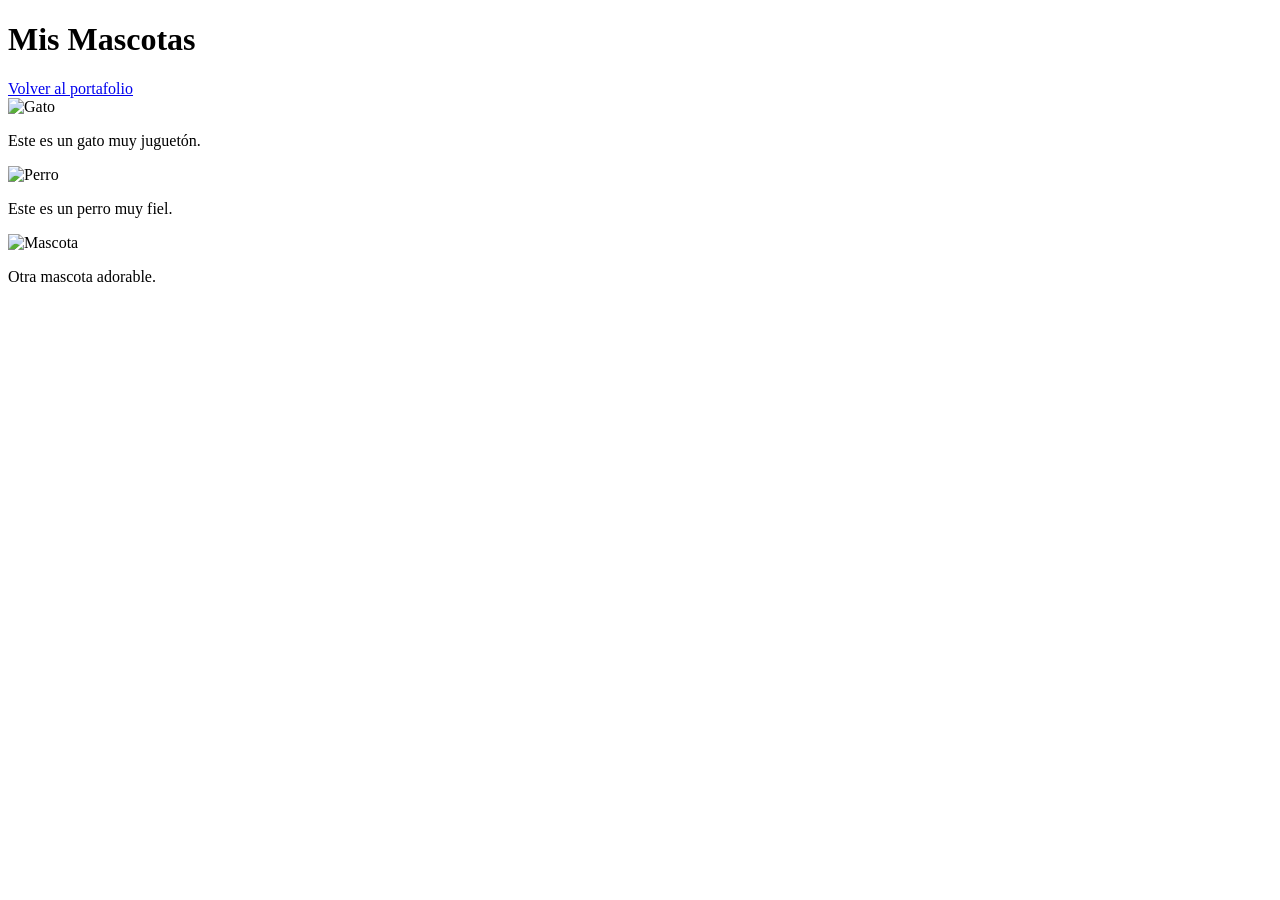
==== mascotas.html @ b6ad29cc "Creando estructura" ====
<!DOCTYPE html>
<html lang="es">
<head>
    <meta charset="UTF-8">
    <meta name="viewport" content="width=device-width, initial-scale=1.0">
    <title>Mis Mascotas</title>
    <link rel="stylesheet" href="styles.css">
</head>
<body>

<header>
    <h1>Mis Mascotas</h1>
    <nav>
        <a href="index.html">Volver al portafolio</a>
    </nav>
</header>

<section class="galeria">

    <article>
        <img src="https://placekitten.com/300/200" alt="Gato">
        <p>Este es un gato muy juguetón.</p>
    </article>

    <article>
        <img src="https://placedog.net/300/200" alt="Perro">
        <p>Este es un perro muy fiel.</p>
    </article>

    <article>
        <img src="https://picsum.photos/300/200" alt="Mascota">
        <p>Otra mascota adorable.</p>
    </article>

</section>

</body>
</html>
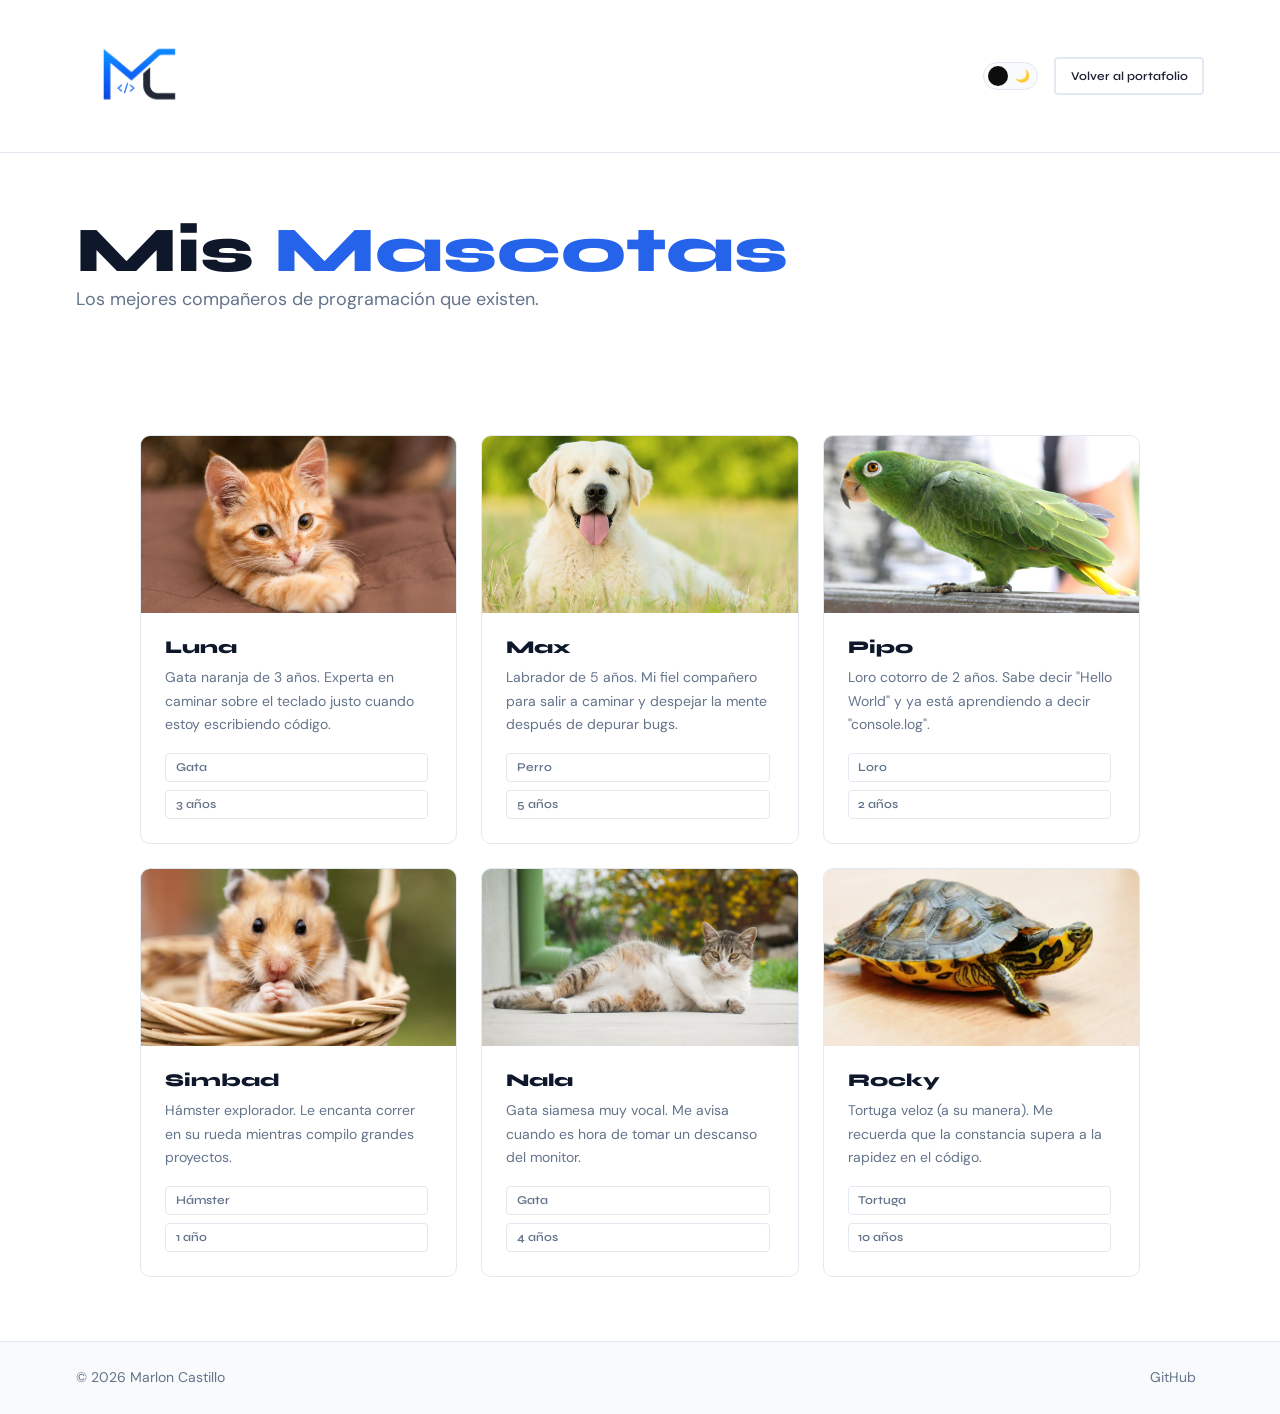
==== commit 37c51036: "Add files via upload" ====
--- a/mascotas.html
+++ b/mascotas.html
@@ -1,38 +1,139 @@
 <!DOCTYPE html>
 <html lang="es">
+
 <head>
-    <meta charset="UTF-8">
-    <meta name="viewport" content="width=device-width, initial-scale=1.0">
-    <title>Mis Mascotas</title>
-    <link rel="stylesheet" href="styles.css">
+  <meta charset="UTF-8" />
+  <meta name="viewport" content="width=device-width, initial-scale=1.0" />
+  <title>Mis Mascotas — Portafolio Marlon Castillo</title>
+  <link rel="preconnect" href="https://fonts.googleapis.com" />
+  <link rel="preconnect" href="https://fonts.gstatic.com" crossorigin />
+  <link
+    href="https://fonts.googleapis.com/css2?family=Syne:wght@400;600;800&family=DM+Sans:ital,wght@0,300;0,400;1,300&display=swap"
+    rel="stylesheet" />
+  <link rel="stylesheet" href="css/style.css" />
+  <link rel="icon" href="images/logo_2.webp" type="image/webp" />
 </head>
+
 <body>
 
-<header>
-    <h1>Mis Mascotas</h1>
-    <nav>
-        <a href="index.html">Volver al portafolio</a>
-    </nav>
-</header>
+  <!-- HEADER -->
+  <header class="site-header">
+    <div class="container header-inner">
+      <a href="index.html" class="logo"><img src="images/logo_2.webp" alt="Logo" /></a>
+      <div class="header-actions">
+        <!-- Switch Modo Oscuro mejorado -->
+        <label class="theme-switch">
+          <input type="checkbox" id="theme-toggle">
+          <span class="slider">
+            <span class="icon sun">☀️</span>
+            <span class="icon moon">🌙</span>
+          </span>
+        </label>
+        <a href="index.html" class="btn btn-outline btn-sm">Volver al portafolio</a>
+      </div>
+    </div>
+  </header>
 
-<section class="galeria">
+  <!-- HERO MASCOTAS -->
+  <section class="hero hero-sm">
+    <div class="container">
+      <h1 class="hero-title">Mis <span class="accent">Mascotas</span></h1>
+      <p class="hero-bio">Los mejores compañeros de programación que existen.</p>
+    </div>
+  </section>
 
-    <article>
-        <img src="https://placekitten.com/300/200" alt="Gato">
-        <p>Este es un gato muy juguetón.</p>
-    </article>
+  <!-- MASCOTAS GRID -->
+  <section class="section" id="mascotas-lista">
+    <div class="container">
+      <div class="gallery-grid">
 
-    <article>
-        <img src="https://placedog.net/300/200" alt="Perro">
-        <p>Este es un perro muy fiel.</p>
-    </article>
+        <article class="card">
+          <img src="images/gato.webp" alt="Fotografía de Luna, gata naranja" class="card-img" />
+          <div class="card-body">
+            <h2 class="card-title">Luna </h2>
+            <p class="card-desc">
+              Gata naranja de 3 años. Experta en caminar sobre el teclado justo cuando estoy escribiendo código.
+            </p>
+            <span class="tag">Gata</span>
+            <span class="tag">3 años</span>
+          </div>
+        </article>
 
-    <article>
-        <img src="https://picsum.photos/300/200" alt="Mascota">
-        <p>Otra mascota adorable.</p>
-    </article>
+        <article class="card">
+          <img src="images/perro.webp" alt="Fotografía de Max, perro labrador" class="card-img" />
+          <div class="card-body">
+            <h2 class="card-title">Max </h2>
+            <p class="card-desc">
+              Labrador de 5 años. Mi fiel compañero para salir a caminar y despejar la mente después de depurar bugs.
+            </p>
+            <span class="tag">Perro</span>
+            <span class="tag">5 años</span>
+          </div>
+        </article>
 
-</section>
+        <article class="card">
+          <img src="images/loro.webp" alt="Fotografía de Pipo, loro verde" class="card-img" />
+          <div class="card-body">
+            <h2 class="card-title">Pipo </h2>
+            <p class="card-desc">
+              Loro cotorro de 2 años. Sabe decir "Hello World" y ya está aprendiendo a decir "console.log".
+            </p>
+            <span class="tag">Loro</span>
+            <span class="tag">2 años</span>
+          </div>
+        </article>
 
+        <article class="card">
+          <img src="images/hamster.webp" alt="Fotografía de Simbad, hámster" class="card-img" />
+          <div class="card-body">
+            <h2 class="card-title">Simbad </h2>
+            <p class="card-desc">
+              Hámster explorador. Le encanta correr en su rueda mientras compilo grandes proyectos.
+            </p>
+            <span class="tag">Hámster</span>
+            <span class="tag">1 año</span>
+          </div>
+        </article>
+
+        <article class="card">
+          <img src="images/gata2.webp" alt="Fotografía de Nala, gata siamesa" class="card-img" />
+          <div class="card-body">
+            <h2 class="card-title">Nala </h2>
+            <p class="card-desc">
+              Gata siamesa muy vocal. Me avisa cuando es hora de tomar un descanso del monitor.
+            </p>
+            <span class="tag">Gata</span>
+            <span class="tag">4 años</span>
+          </div>
+        </article>
+
+        <article class="card">
+          <img src="images/tortuga.webp" alt="Fotografía de Rocky, tortuga" class="card-img" />
+          <div class="card-body">
+            <h2 class="card-title">Rocky </h2>
+            <p class="card-desc">
+              Tortuga veloz (a su manera). Me recuerda que la constancia supera a la rapidez en el código.
+            </p>
+            <span class="tag">Tortuga</span>
+            <span class="tag">10 años</span>
+          </div>
+        </article>
+
+      </div>
+    </div>
+  </section>
+
+  <!-- FOOTER -->
+  <footer class="site-footer">
+    <div class="container footer-inner">
+      <span>© 2026 Marlon Castillo</span>
+      <nav aria-label="Redes sociales">
+        <a href="https://github.com/MarlonCastilloj" class="footer-link">GitHub</a>
+      </nav>
+    </div>
+  </footer>
+
+  <script src="js/script.js"></script>
 </body>
+
 </html>
--- a/css/style.css
+++ b/css/style.css
@@ -0,0 +1,838 @@
+/* ============================================================
+   style.css — Portafolio Marlon Castillo
+   Estructura:
+   1. Variables globales (:root)
+   2. Reset y base
+   3. Tipografía
+   4. Layout / Contenedor
+   5. Componentes reutilizables (botones, tarjetas, tags)
+   6. Header y navegación
+   7. Secciones específicas (hero, proyectos, galería…)
+   8. Footer
+   9. Utilidades
+   10. Media queries — Tablet (≥ 640 px)
+   11. Media queries — Escritorio (≥ 1024 px)
+============================================================ */
+
+/* ---- 1. VARIABLES GLOBALES ---- */
+:root {
+  /* Colores */
+  --color-bg: #ffffff;
+  --color-bg-alt: #f8fafc;
+  --color-surface: #ffffff;
+  --color-border: #e2e8f0;
+  --color-accent: #2563eb;
+  /* Azul profesional */
+  --color-accent-2: #ff5e3a;
+  /* coral */
+  --color-text: #0f172a;
+  --color-text-muted: #64748b;
+  --color-white: #ffffff;
+
+  /* Tipografía */
+  --font-display: 'Syne', sans-serif;
+  --font-body: 'DM Sans', sans-serif;
+  --fs-xs: 0.75rem;
+  /* 12 px */
+  --fs-sm: 0.875rem;
+  /* 14 px */
+  --fs-base: 1rem;
+  /* 16 px */
+  --fs-md: 1.125rem;
+  /* 18 px */
+  --fs-lg: 1.5rem;
+  /* 24 px */
+  --fs-xl: 2rem;
+  /* 32 px */
+  --fs-2xl: 3rem;
+  /* 48 px */
+  --fs-3xl: 4rem;
+  /* 64 px */
+
+  /* Espaciado */
+  --space-xs: 0.5rem;
+  --space-sm: 1rem;
+  --space-md: 1.5rem;
+  --space-lg: 2.5rem;
+  --space-xl: 4rem;
+  --space-2xl: 6rem;
+
+  /* Otros */
+  --radius-sm: 4px;
+  --radius-md: 10px;
+  --radius-lg: 20px;
+  --shadow: 0 4px 24px rgba(0, 0, 0, 0.5);
+  --transition: 0.25s ease;
+}
+
+/* Variables Modo Oscuro */
+body.dark-mode {
+  --color-bg: #000000;
+  /* Negro absoluto */
+  --color-bg-alt: #000000;
+  --color-surface: #0a0a0a;
+  --color-border: #333333;
+  --color-accent: #3b82f6;
+  --color-text: #ffffff;
+  --color-text-muted: #94a3b8;
+  --shadow: 0 4px 24px rgba(0, 0, 0, 0.8);
+}
+
+/* ---- 2. RESET Y BASE ---- */
+*,
+*::before,
+*::after {
+  box-sizing: border-box;
+  margin: 0;
+  padding: 0;
+}
+
+html {
+  scroll-behavior: smooth;
+  font-size: 16px;
+}
+
+body {
+  background-color: var(--color-bg);
+  color: var(--color-text);
+  font-family: var(--font-body);
+  font-size: var(--fs-base);
+  line-height: 1.7;
+}
+
+/* Imágenes responsivas */
+img {
+  max-width: 100%;
+  height: auto;
+  display: block;
+}
+
+a {
+  color: inherit;
+  text-decoration: none;
+}
+
+ul,
+ol {
+  list-style: none;
+}
+
+/* ---- 3. TIPOGRAFÍA ---- */
+h1,
+h2,
+h3,
+h4 {
+  font-family: var(--font-display);
+  line-height: 1.15;
+  font-weight: 800;
+}
+
+h1 {
+  font-size: var(--fs-2xl);
+}
+
+h2 {
+  font-size: var(--fs-xl);
+}
+
+h3 {
+  font-size: var(--fs-lg);
+}
+
+p {
+  margin-bottom: var(--space-sm);
+}
+
+/* ---- 4. LAYOUT / CONTENEDOR ---- */
+.container {
+  width: 100%;
+  max-width: 1160px;
+  margin-inline: auto;
+  padding-inline: var(--space-sm);
+}
+
+.section {
+  padding-block: var(--space-xl);
+  scroll-margin-top: 180px;
+}
+
+.section-dark {
+  background-color: var(--color-bg-alt);
+}
+
+/* ---- 5. COMPONENTES REUTILIZABLES ---- */
+
+/* Botones */
+.btn {
+  display: inline-flex;
+  align-items: center;
+  gap: var(--space-xs);
+  padding: 0.65rem 1.4rem;
+  font-family: var(--font-display);
+  font-size: var(--fs-sm);
+  font-weight: 600;
+  border-radius: var(--radius-sm);
+  border: 2px solid transparent;
+  cursor: pointer;
+  transition: background-color var(--transition),
+    color var(--transition),
+    border-color var(--transition),
+    transform var(--transition);
+  white-space: nowrap;
+}
+
+.btn:hover {
+  transform: translateY(-2px);
+}
+
+.btn:active {
+  transform: translateY(0);
+}
+
+.btn-primary {
+  background-color: var(--color-accent);
+  color: var(--color-white);
+  border-color: var(--color-accent);
+}
+
+.btn-primary:hover {
+  background-color: transparent;
+  color: var(--color-accent);
+}
+
+.btn-outline {
+  background-color: transparent;
+  color: var(--color-text);
+  border-color: var(--color-border);
+}
+
+.btn-outline:hover {
+  border-color: var(--color-accent);
+  color: var(--color-accent);
+}
+
+.btn-sm {
+  padding: 0.4rem 0.9rem;
+  font-size: var(--fs-xs);
+}
+
+.btn-lg {
+  padding: 0.85rem 2rem;
+  font-size: var(--fs-md);
+}
+
+/* Tarjetas */
+.card {
+  background-color: var(--color-surface);
+  border: 1px solid var(--color-border);
+  border-radius: var(--radius-md);
+  overflow: hidden;
+  transition: transform var(--transition), box-shadow var(--transition);
+}
+
+.card:hover {
+  transform: translateY(-4px);
+  box-shadow: var(--shadow);
+}
+
+.card-img {
+  width: 100%;
+  aspect-ratio: 16/9;
+  object-fit: cover;
+}
+
+.card-body {
+  padding: var(--space-md);
+  display: flex;
+  flex-direction: column;
+  gap: var(--space-xs);
+}
+
+.card-title {
+  font-size: var(--fs-md);
+}
+
+.card-desc {
+  font-size: var(--fs-sm);
+  color: var(--color-text-muted);
+  margin-bottom: var(--space-xs);
+  flex: 1;
+}
+
+/* Tags */
+.tag {
+  display: inline-block;
+  padding: 0.2rem 0.6rem;
+  font-size: var(--fs-xs);
+  font-family: var(--font-display);
+  font-weight: 600;
+  border: 1px solid var(--color-border);
+  border-radius: var(--radius-sm);
+  color: var(--color-text-muted);
+  margin-right: 0.25rem;
+}
+
+.card-tags {
+  margin-bottom: var(--space-xs);
+  text-align: center;
+}
+
+/* ---- 6. HEADER Y NAVEGACIÓN ---- */
+.site-header {
+  position: sticky;
+  top: 0;
+  z-index: 100;
+  background-color: var(--color-bg);
+  opacity: 0.95;
+  backdrop-filter: blur(10px);
+  border-bottom: 1px solid var(--color-border);
+}
+
+body.dark-mode .site-header {
+  background-color: rgba(0, 0, 0, 0.9);
+}
+
+.header-inner {
+  display: flex;
+  align-items: center;
+  justify-content: space-between;
+  padding-block: var(--space-sm);
+}
+
+.header-actions {
+  display: flex;
+  align-items: center;
+  gap: var(--space-sm);
+}
+
+.logo {
+  display: flex;
+  align-items: center;
+  font-family: var(--font-display);
+  font-size: var(--fs-lg);
+  font-weight: 800;
+  color: var(--color-text);
+}
+
+.logo img {
+  height: 120px;
+  /* Logo más grande y visible */
+  width: auto;
+  transform: scale(var(--logo-scale, 1));
+  transition: transform var(--transition);
+}
+
+body.dark-mode .logo img {
+  /* Si el logo de modo oscuro es más pequeño visualmente, puedes ajustar la escala aquí. 
+     Por ejemplo: 1.2 lo hará un 20% más grande. Si es más grande, usa 0.8, etc. */
+  --logo-scale: 1.3;
+}
+
+.logo span {
+  color: var(--color-accent);
+}
+
+/* Lista de navegación */
+.nav-list {
+  display: flex;
+  flex-direction: column;
+  /* móvil: columna por defecto */
+  gap: var(--space-sm);
+}
+
+.nav-list a {
+  font-family: var(--font-display);
+  font-size: var(--fs-sm);
+  font-weight: 600;
+  color: var(--color-text-muted);
+  transition: color var(--transition);
+  padding: 0.25rem 0;
+}
+
+.nav-list a:hover,
+.nav-list a.active {
+  color: var(--color-accent);
+}
+
+/* Nav cerrado en móvil */
+.nav {
+  display: none;
+  position: absolute;
+  top: 100%;
+  left: 0;
+  width: 100%;
+  background-color: var(--color-bg);
+  border-bottom: 1px solid var(--color-border);
+  padding: var(--space-md);
+}
+
+.nav.is-open {
+  display: block;
+}
+
+/* Botón hamburguesa */
+.nav-toggle {
+  display: flex;
+  flex-direction: column;
+  gap: 5px;
+  background: none;
+  border: none;
+  cursor: pointer;
+  padding: 4px;
+}
+
+.nav-toggle span {
+  display: block;
+  width: 24px;
+  height: 2px;
+  background-color: var(--color-text);
+  border-radius: 2px;
+  transition: transform var(--transition), opacity var(--transition);
+}
+
+/* Animación hamburguesa → X */
+.nav-toggle.is-open span:nth-child(1) {
+  transform: translateY(7px) rotate(45deg);
+}
+
+.nav-toggle.is-open span:nth-child(2) {
+  opacity: 0;
+}
+
+.nav-toggle.is-open span:nth-child(3) {
+  transform: translateY(-7px) rotate(-45deg);
+}
+
+/* ---- 7. SECCIONES ESPECÍFICAS ---- */
+
+/* HERO */
+.hero {
+  padding-block: var(--space-2xl) var(--space-xl);
+}
+
+.hero-sm {
+  padding-block: var(--space-xl) var(--space-lg);
+}
+
+.hero-inner {
+  display: flex;
+  flex-direction: column;
+  gap: var(--space-lg);
+  align-items: flex-start;
+}
+
+.hero-label {
+  font-size: var(--fs-sm);
+  font-family: var(--font-display);
+  font-weight: 600;
+  color: var(--color-accent);
+  letter-spacing: 0.1em;
+  text-transform: uppercase;
+  margin-bottom: 0;
+}
+
+.hero-title {
+  font-size: clamp(2rem, 6vw, 4rem);
+  /* escala con la pantalla */
+  line-height: 1.05;
+  color: var(--color-text);
+}
+
+.hero-bio {
+  font-size: var(--fs-md);
+  color: var(--color-text-muted);
+  max-width: 40ch;
+  margin-bottom: var(--space-sm);
+}
+
+.hero-actions {
+  display: flex;
+  flex-wrap: wrap;
+  gap: var(--space-sm);
+}
+
+.hero-avatar {
+  width: 100%;
+  max-width: 280px;
+  align-self: center;
+}
+
+.avatar-img {
+  width: 100%;
+  border-radius: var(--radius-lg);
+}
+
+/* SECCIÓN DOS COLUMNAS */
+.two-col {
+  display: flex;
+  flex-direction: column;
+  gap: var(--space-xl);
+}
+
+.col-text {
+  max-width: 52ch;
+}
+
+.col-text p {
+  color: var(--color-text-muted);
+}
+
+.section-title {
+  font-size: var(--fs-xl);
+  color: var(--color-text);
+  margin-bottom: var(--space-md);
+}
+
+.section-subtitle {
+  font-size: var(--fs-lg);
+  color: var(--color-text);
+  margin-bottom: var(--space-md);
+}
+
+.section-title.centered,
+.section-subtitle.centered {
+  text-align: center;
+}
+
+.section-img {
+  border-radius: var(--radius-md);
+  width: 100%;
+}
+
+/* PROYECTOS — móvil: 1 columna */
+.projects-grid {
+  display: grid;
+  grid-template-columns: 1fr;
+  gap: var(--space-md);
+}
+
+/* GALERÍA — móvil: 2 columnas */
+.gallery-grid {
+  display: grid;
+  grid-template-columns: repeat(2, 1fr);
+  gap: var(--space-md);
+}
+
+/* SKILLS PANEL */
+.skills-panel {
+  background-color: var(--color-surface);
+  border-top: 1px solid var(--color-border);
+  border-bottom: 1px solid var(--color-border);
+  padding-block: var(--space-lg);
+  scroll-margin-top: 180px;
+}
+
+.skills-panel .section-subtitle {
+  text-align: center;
+}
+
+.skills-list {
+  display: flex;
+  flex-wrap: wrap;
+  justify-content: center;
+  gap: var(--space-sm);
+}
+
+.skill-tag {
+  padding: 0.5rem 1rem;
+  background-color: var(--color-bg-alt);
+  border: 1px solid var(--color-accent);
+  border-radius: var(--radius-sm);
+  font-family: var(--font-display);
+  font-size: var(--fs-sm);
+  font-weight: 600;
+  color: var(--color-accent);
+  transition: background-color var(--transition);
+}
+
+.skill-tag:hover {
+  background-color: var(--color-accent);
+  color: #0d0d0d;
+}
+
+/* CONTACTO */
+.contact-inner {
+  display: flex;
+  flex-direction: column;
+  align-items: center;
+  gap: var(--space-md);
+  text-align: center;
+}
+
+.contact-sub {
+  font-size: var(--fs-md);
+  color: var(--color-text-muted);
+  margin-bottom: 0;
+}
+
+.contact-form {
+  width: 100%;
+  max-width: 600px;
+  margin-inline: auto;
+  display: flex;
+  flex-direction: column;
+  gap: var(--space-md);
+  text-align: left;
+}
+
+.form-group {
+  display: flex;
+  flex-direction: column;
+  gap: var(--space-xs);
+}
+
+.form-group label {
+  font-family: var(--font-display);
+  font-weight: 600;
+  font-size: var(--fs-sm);
+  color: var(--color-text);
+}
+
+.form-group input,
+.form-group textarea {
+  background-color: var(--color-surface);
+  border: 1px solid var(--color-border);
+  border-radius: var(--radius-sm);
+  padding: 0.8rem 1rem;
+  color: var(--color-text);
+  font-family: var(--font-body);
+  font-size: var(--fs-base);
+  transition: border-color var(--transition);
+}
+
+.form-group input:focus,
+.form-group textarea:focus {
+  outline: none;
+  border-color: var(--color-accent);
+}
+
+/* BANNER DE BIENVENIDA */
+.welcome-banner {
+  display: flex;
+  align-items: center;
+  justify-content: space-between;
+  gap: var(--space-sm);
+  background-color: var(--color-accent);
+  color: var(--color-white);
+  padding: var(--space-xs) var(--space-md);
+  font-family: var(--font-display);
+  font-size: var(--fs-sm);
+  font-weight: 600;
+  animation: slideDown 0.4s ease;
+}
+
+@keyframes slideDown {
+  from {
+    transform: translateY(-100%);
+    opacity: 0;
+  }
+
+  to {
+    transform: translateY(0);
+    opacity: 1;
+  }
+}
+
+.btn-close {
+  background: none;
+  border: none;
+  font-size: var(--fs-md);
+  cursor: pointer;
+  color: inherit;
+  line-height: 1;
+  transition: transform var(--transition);
+}
+
+.btn-close:hover {
+  transform: scale(1.2);
+}
+
+/* ACCENT */
+.accent {
+  color: var(--color-accent);
+}
+
+/* ---- 8. FOOTER ---- */
+.site-footer {
+  background-color: var(--color-bg-alt);
+  border-top: 1px solid var(--color-border);
+  padding-block: var(--space-md);
+  font-size: var(--fs-sm);
+  color: var(--color-text-muted);
+}
+
+.footer-inner {
+  display: flex;
+  flex-direction: column;
+  align-items: center;
+  gap: var(--space-sm);
+  text-align: center;
+}
+
+.footer-link {
+  margin-inline: 0.5rem;
+  transition: color var(--transition);
+}
+
+.footer-link:hover {
+  color: var(--color-accent);
+}
+
+/* ---- 9. UTILIDADES ---- */
+.hidden {
+  display: none !important;
+}
+
+/* ============================================================
+   10. MEDIA QUERY — TABLET (≥ 640 px)
+============================================================ */
+@media (min-width: 640px) {
+
+  /* Proyectos: 2 columnas en tablet */
+  .projects-grid {
+    grid-template-columns: repeat(2, 1fr);
+  }
+
+  /* Galería: 3 columnas en tablet */
+  .gallery-grid {
+    grid-template-columns: repeat(3, 1fr);
+  }
+
+  .footer-inner {
+    flex-direction: row;
+    justify-content: space-between;
+    text-align: left;
+  }
+}
+
+/* ============================================================
+   11. MEDIA QUERY — ESCRITORIO (≥ 1024 px)
+============================================================ */
+@media (min-width: 1024px) {
+
+  /* Nav horizontal en escritorio */
+  .nav {
+    display: block;
+    position: static;
+    width: auto;
+    background: none;
+    border: none;
+    padding: 0;
+  }
+
+  .nav-list {
+    flex-direction: row;
+    /* fila en escritorio */
+    gap: var(--space-md);
+  }
+
+  /* Ocultar botón hamburguesa */
+  .nav-toggle {
+    display: none;
+  }
+
+  /* Hero: dos columnas lado a lado */
+  .hero-inner {
+    flex-direction: row;
+    justify-content: space-between;
+    align-items: center;
+  }
+
+  .hero-avatar {
+    max-width: 360px;
+    flex-shrink: 0;
+  }
+
+  /* Sobre mí: dos columnas */
+  .two-col {
+    flex-direction: row;
+    align-items: center;
+  }
+
+  .col-text {
+    flex: 1;
+  }
+
+  .col-img {
+    flex: 1;
+  }
+
+  /* Proyectos: 2 columnas centradas en escritorio */
+  .projects-grid {
+    grid-template-columns: repeat(2, 1fr);
+    max-width: 800px;
+    margin-inline: auto;
+  }
+
+  /* Galería: 3 o más columnas en escritorio */
+  .gallery-grid {
+    grid-template-columns: repeat(3, 1fr);
+    max-width: 1000px;
+    margin-inline: auto;
+  }
+
+  h1 {
+    font-size: var(--fs-3xl);
+  }
+}
+/* ================= SWITCH TEMA ================= */
+
+.theme-switch {
+  position: relative;
+  width: 55px;
+  height: 28px;
+}
+
+.theme-switch input {
+  opacity: 0;
+  width: 0;
+  height: 0;
+  position: absolute;
+}
+
+.slider {
+  position: absolute;
+  inset: 0;
+  background: var(--color-bg-alt);
+  border: 1px solid var(--color-border);
+  border-radius: 50px;
+  cursor: pointer;
+  transition: var(--transition);
+}
+
+/* círculo */
+.slider::before {
+  content: "";
+  position: absolute;
+  height: 20px;
+  width: 20px;
+  left: 4px;
+  top: 3px;
+  background: #000000; /* negro */
+  border-radius: 50%;
+  transition: var(--transition);
+  z-index: 2;
+}
+
+/* modo oscuro activado */
+.theme-switch input:checked + .slider::before {
+  transform: translateX(26px);
+  background: #ffffff;
+}
+
+/* iconos */
+.slider .icon {
+  position: absolute;
+  top: 50%;
+  transform: translateY(-50%);
+  font-size: 12px;
+  pointer-events: none;
+}
+
+.slider .sun {
+  left: 7px;
+}
+
+.slider .moon {
+  right: 7px;
+}
